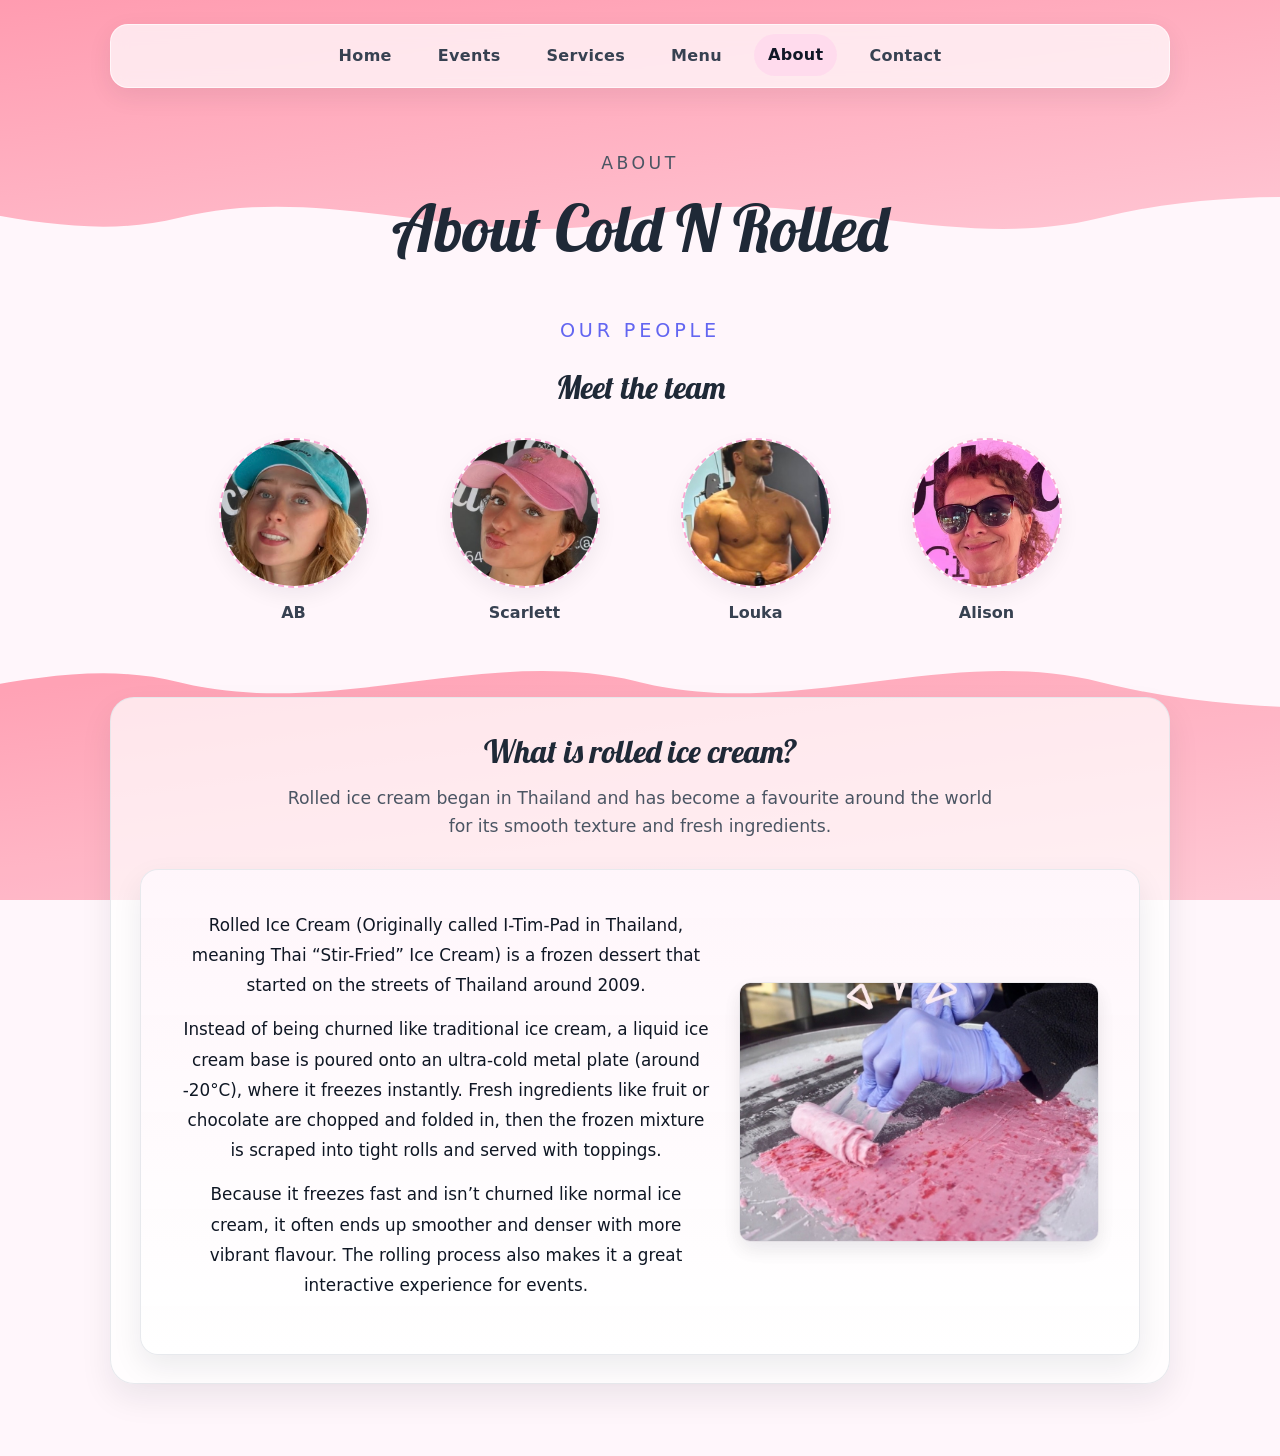
==== about.html @ b585e022 "added images and html pages for the website" ====
<!DOCTYPE html>
<html lang="en">
<head>
    <meta charset="UTF-8">
    <meta name="viewport" content="width=device-width, initial-scale=1.0">
    <title>About | Cold n Rolled</title>
    <link rel="stylesheet" href="index.css">
    <link href="https://fonts.googleapis.com/css2?family=Lobster&display=swap" rel="stylesheet">
</head>
<body>
    <div class="page-shell page-alt">
        <nav class="site-nav">
            <a href="index.html">Home</a>
            <a href="events.html">Events</a>
            <a href="services.html">Services</a>
            <a href="menu.html">Menu</a>
            <a href="about.html" class="active">About</a>
            <a href="contact.html">Contact</a>
        </nav>

        <header class="page-intro">
            <p class="eyebrow">About</p>
            <h1>About Cold N Rolled</h1>
        </header>

        <main>
            <section class="team-section" aria-labelledby="team-heading">
                <div class="section-heading">
                    <p class="eyebrow">Our people</p>
                    <h2 id="team-heading">Meet the team</h2>
                </div>
                <div class="team-grid">
                    <article class="team-member">
                        <img class="team-photo" src="AB.png" alt="AB">
                        <p>AB</p>
                    </article>
                    <article class="team-member">
                        <img class="team-photo" src="Scarlett.png" alt="Scarlett">
                        <p>Scarlett</p>
                    </article>
                    <article class="team-member">
                        <img class="team-photo" src="Louka.png" alt="Louka">
                        <p>Louka</p>
                    </article>
                    <article class="team-member">
                        <img class="team-photo" src="Alison.png" alt="Alison">
                        <p>Alison</p>
                    </article>
                </div>
            </section>

            <section class="page-card what-rolled-section" style="margin-top: 0;">
                <div class="about-topic-heading">
                    <h2>What is rolled ice cream?</h2>
                    <p>Rolled ice cream began in Thailand and has become a favourite around the world for its smooth texture and fresh ingredients.</p>
                </div>
                <div class="what-rolled-box">
                    <div class="what-rolled-content">
                        <p>Rolled Ice Cream (Originally called I-Tim-Pad in Thailand, meaning Thai “Stir-Fried” Ice Cream) is a frozen dessert that started on the streets of Thailand around 2009.</p>
                        <p>Instead of being churned like traditional ice cream, a liquid ice cream base is poured onto an ultra-cold metal plate (around -20°C), where it freezes instantly. Fresh ingredients like fruit or chocolate are chopped and folded in, then the frozen mixture is scraped into tight rolls and served with toppings.</p>
                        <p>Because it freezes fast and isn’t churned like normal ice cream, it often ends up smoother and denser with more vibrant flavour. The rolling process also makes it a great interactive experience for events.</p>
                    </div>
                    <div class="what-thumb">
                        <img class="what-thumb-img" src="roll.png" alt="Rolled ice cream close-up">
                    </div>
                </div>
            </section>
        </main>
    </div>
</body>
</html>
---- index.css ----
/* Basic reset */
* {
    box-sizing: border-box;
    margin: 0;
    padding: 0;
}

/* Heading font to match logo */
h1, h2, h3 {
    font-family: 'Lobster', cursive;
    font-weight: 500;
    -webkit-font-smoothing: antialiased;
    text-rendering: optimizeLegibility;
}

html {
    scroll-behavior: smooth;
}

html, body {
    height: 100%;
}

/* Pale-pink base to avoid white bars; content is stacked above the decorative layers */
body {
    font-family: Inter, system-ui, sans-serif;
    background-color: #fff6fb; /* base pale pink */
    color: #1f2937;
    line-height: 1.6;
    overflow-x: hidden;
    -webkit-font-smoothing: antialiased;
    -moz-osx-font-smoothing: grayscale;
    position: relative;
}

/* Ensure main content sits above the decorative wave layers */
.page-shell {
    position: relative;
    z-index: 1;
    max-width: 1100px;
    margin: 0 auto;
    padding: 0 20px 48px;
}

.site-nav {
    position: sticky;
    top: 0;
    z-index: 10;
    display: flex;
    justify-content: center;
    gap: 18px;
    flex-wrap: wrap;
    margin-bottom: 2px;
    padding: 10px 12px;
    background: rgba(255, 250, 252, 0.78);
    border: 1px solid rgba(255, 255, 255, 0.68);
    border-radius: 18px 18px 18px 18px;
    box-shadow: 0 8px 24px rgba(31, 41, 55, 0.08);
    backdrop-filter: blur(8px) saturate(125%);
    transition: border-radius 220ms ease, box-shadow 220ms ease, background-color 220ms ease;
}

.site-nav.site-nav--scrolled {
    border-radius: 0 0 16px 16px;
    box-shadow: 0 6px 18px rgba(31, 41, 55, 0.1);
}

.site-nav a {
    color: #374151;
    text-decoration: none;
    font-weight: 600;
    letter-spacing: 0.02em;
    padding: 8px 14px;
    border-radius: 999px;
    transition: background-color 180ms ease, color 180ms ease, transform 180ms ease;
}

.site-nav a:hover,
.site-nav a:focus-visible,
.site-nav a.active {
    background: rgba(255, 215, 236, 0.75);
    color: #111827;
    transform: translateY(-1px);
}

.site-nav a:focus-visible {
    outline: 2px solid #f9a8d4;
    outline-offset: 4px;
}

/* Fixed, overlapping SVG waves at the top and bottom.
   Use slightly oversized widths and overlapping heights to eliminate seams and sub-pixel lines.
   Use transform/translateZ hints so browsers keep these on the compositor for smooth scrolling. */
body::before,
body::after {
    content: "";
    position: fixed;
    left: -10%;
    right: -10%;
    z-index: 0; /* behind content but above base color */
    pointer-events: none;
    background-repeat: no-repeat;
    background-position: center top;
    background-size: 120% auto;
    -webkit-transform: translateZ(0);
    transform: translateZ(0);
    will-change: transform, opacity;
    backface-visibility: hidden;
}

/* Top pink wave */
body::before {
    top: 0;
    height: 52vh; /* large enough to overlap center */
    background-image: url("data:image/svg+xml;utf8,<svg xmlns='http://www.w3.org/2000/svg' viewBox='0 0 1440 320'><rect width='1440' height='320' fill='%23fff6fb'/><defs><linearGradient id='g1' x1='0' x2='1' y1='0' y2='1'><stop offset='0%' stop-color='%23ff98ad'/><stop offset='100%' stop-color='%23ffc9d6'/></linearGradient></defs><path fill='url(%23g1)' d='M0,160 C120,120 240,200 360,170 C480,140 600,200 720,170 C840,140 960,200 1080,170 C1200,140 1320,160 1440,160 L1440,0 L0,0 Z'/></svg>");
}

/* Bottom pink wave */
body::after {
    bottom: 0;
    height: 52vh;
    background-position: center bottom;
    background-image: url("data:image/svg+xml;utf8,<svg xmlns='http://www.w3.org/2000/svg' viewBox='0 0 1440 320'><rect width='1440' height='320' fill='%23fff6fb'/><defs><linearGradient id='g2' x1='0' x2='1' y1='0' y2='1'><stop offset='0%' stop-color='%23ff98ad'/><stop offset='100%' stop-color='%23ffc9d6'/></linearGradient></defs><path fill='url(%23g2)' d='M0,160 C120,200 240,120 360,150 C480,180 600,120 720,150 C840,180 960,120 1080,150 C1200,180 1320,170 1440,160 L1440,320 L0,320 Z'/></svg>");
    opacity: 0.95;
}

/* Mobile adjustments: lower heights so waves don't dominate small viewports */
@media (max-width: 640px) {
    body::before, body::after { height: 36vh; background-size: 140% auto; left: -20%; right: -20%; }
}

.page-shell {
    max-width: 1100px;
    margin: 0 auto;
    padding: 0 20px 48px;
}

.page-alt {
    padding-top: 24px;
}

.page-header {
    margin-bottom: 26px;
}

.page-intro {
    text-align: center;
    padding: 60px 20px 20px;
}

.page-intro h1 {
    font-size: clamp(2.5rem, 5vw, 4rem);
    margin-bottom: 12px;
}

.page-intro p {
    max-width: 720px;
    margin: 0 auto;
    color: #4b5563;
    font-size: 1.08rem;
}

.page-card {
    background: rgba(255,255,255,0.72);
    border: 1px solid rgba(229,231,235,0.9);
    border-radius: 24px;
    box-shadow: 0 14px 32px rgba(15, 23, 42, 0.08);
    padding: 28px;
    margin-bottom: 24px;
}

.page-grid {
    display: grid;
    grid-template-columns: repeat(auto-fit, minmax(240px, 1fr));
    gap: 24px;
}

.page-grid .provide-card,
.page-grid .feature-card {
    min-height: 100%;
}

.page-cta {
    display: inline-flex;
    align-items: center;
    gap: 10px;
    margin-top: 18px;
    padding: 0.8rem 1.2rem;
    border-radius: 999px;
    background: linear-gradient(135deg, #ff8ab0, #f472b6);
    color: #fff;
    text-decoration: none;
    font-weight: 700;
}

.page-cta.secondary {
    background: #fff;
    color: #111827;
    border: 1px solid rgba(229,231,235,0.9);
}

.quote-form-wrap {
    padding: 4px 0 32px;
}

.quote-form-wrap .section-heading {
    margin-bottom: 24px;
}

.quote-form-wrap .section-heading h2 {
    text-align: left;
}

.quote-form-grid {
    display: grid;
    grid-template-columns: repeat(2, minmax(0, 1fr));
    gap: 18px 20px;
}

.quote-field {
    display: flex;
    flex-direction: column;
    gap: 7px;
}

.quote-field label {
    color: #374151;
    font-weight: 700;
}

.quote-field input,
.quote-field select {
    width: 100%;
    min-height: 46px;
    padding: 10px 12px;
    border: 1px solid #d1d5db;
    border-radius: 10px;
    background: #ffffff;
    color: #1f2937;
    font: inherit;
}

.quote-field input:focus,
.quote-field select:focus {
    outline: 2px solid #f9a8d4;
    outline-offset: 2px;
    border-color: #f472b6;
}

.quote-submit {
    border: 0;
    cursor: pointer;
    font: inherit;
}

.page-list {
    list-style: none;
    display: grid;
    gap: 12px;
    margin-top: 14px;
}

.page-list li {
    position: relative;
    padding-left: 28px;
    color: #111827;
    font-size: 1.08rem;
}

.page-list li::before {
    content: "✦";
    position: absolute;
    left: 0;
    top: 0;
    color: #f472b6;
}

.hero {
    text-align: center;
    padding: 80px 20px 40px;
}

.eyebrow {
    font-size: 1.20rem;
    letter-spacing: 0.2em;
    text-transform: uppercase;
    color: #6366f1;
    margin-bottom: 16px;
}

.hero h1 {
    font-size: clamp(3rem, 5vw, 4.5rem);
    letter-spacing: -0.04em;
    margin-bottom: 18px;
}

/* Logo circle under the hero heading */
.logo-wrap {
    width: 105px;
    height: 105px;
    margin: 12px auto 18px;
    border-radius: 50%;
    overflow: hidden;
    display: inline-block;
    box-shadow: 0 8px 20px rgba(16,24,40,0.06);
    border: 3px solid rgba(255,255,255,0.6);
}

.brand-logo {
    width: 100%;
    height: 100%;
    object-fit: cover;
    display: block;
    box-shadow: 0 8px 20px rgba(16,24,40,0.06);
}

@media (max-width: 640px) {
    .logo-wrap { width: 72px; height: 72px; margin: 10px auto 14px; }
}

.hero-description {
    max-width: 720px;
    margin: 0 auto;
    color: #4b5563;
    font-size: 1.20rem;
}

.feature-grid {
    display: grid;
    grid-template-columns: repeat(auto-fit, minmax(220px, 1fr));
    gap: 24px;
    margin: 40px 0 60px;
}

.feature-grid > h2 {
    grid-column: 1 / -1;
    text-align: center;
    font-size: 2rem;
    margin: 0 0 24px;
}

.feature-card {
    background: #fffafb; /* subtle off-white with a whisper of pink */
    border: 1px solid rgba(229,231,235,0.9);
    border-radius: 20px;
    padding: 24px;
    display: flex;
    flex-direction: column;
    gap: 20px;
}

/* Subtle float on hover/focus for feature and provide cards */
.feature-card,
.provide-card {
    transition: transform 220ms cubic-bezier(.2,.8,.2,1), box-shadow 220ms cubic-bezier(.2,.8,.2,1);
    will-change: transform, box-shadow;
}

.feature-card:hover,
.feature-card:focus-within,
.provide-card:hover,
.provide-card:focus-within {
    transform: translateY(-6px);
    box-shadow: 0 18px 36px rgba(16,24,40,0.12);
}

/* Provide keyboard accessible focus outline */
.feature-card:focus-within,
.provide-card:focus-within {
    outline: 2px solid rgba(99,102,241,0.12);
    outline-offset: 6px;
}

/* Subtle shadow for boxed elements */
.feature-card,
.provide-card,
.image-frame,
.highlight-image,
.site-footer {
    box-shadow: 0 8px 22px rgba(16,24,40,0.08);
}

.image-frame {
    width: 100%;
    aspect-ratio: 4 / 3;
    max-height: 260px;
    background: #e5e7eb;
    border-radius: 16px;
    overflow: hidden;
    display: grid;
    place-items: center;
}

.image-frame img {
    width: 100%;
    height: 100%;
    object-fit: contain;
    box-shadow: 0 8px 20px rgba(16,24,40,0.06);
}

.image-placeholder {
    display: block;
    color: #6b7280;
    font-weight: 600;
    box-shadow: 0 8px 20px rgba(16,24,40,0.06);
}

.feature-card h2 {
    font-size: 1.25rem;
}

.feature-card p {
    color: #4b5563;
    flex-grow: 1;
}

.highlight-section {
    display: grid;
    grid-template-columns: minmax(280px, 1.2fr) minmax(280px, 0.8fr);
    gap: 40px;
    align-items: start;
    margin-bottom: 60px;
}

.highlight-image {
    width: 100%;
    max-width: 720px; /* cap visual size on large screens */
    margin: 0 auto 24px;
    background: #fffafb; /* subtle off-white with a whisper of pink */
    border: 1px solid rgba(229,231,235,0.9);
    border-radius: 28px;
    padding: 20px; /* consistent padding similar to other cards */
    display: block;
    box-shadow: 0 8px 22px rgba(16,24,40,0.08);
}

.highlight-image .highlight-img {
    width: 100%;
    height: calc(100% - 0px);
    max-height: 340px;
    object-fit: cover; /* fill the box while preserving aspect */
    display: block;
    border-radius: 16px;
    box-shadow: 0 8px 20px rgba(16,24,40,0.06);
}

.highlight-copy h2 {
    font-size: 2rem;
    margin-bottom: 20px;
}

.highlight-copy p {
    color: #4b5563;
    font-size: 1.125rem;
}

/* Replace default bullets with small red pinpoint markers */
.highlight-list {
    list-style: none;
    padding-left: 0;
    margin: 0;
}

.highlight-list li {
    font-size: 1.25rem;
    position: relative;
    padding-left: 34px;
    margin-bottom: 10px;
    color: #000000;
}

.highlight-list li::before {
    content: "📍"; /* red location pin emoji */
    position: absolute;
    left: 0;
    top: 0;
    font-size: 1.1rem;
    line-height: 1.6;
    transform: translateY(2px);
}

.provide-section {
    margin-bottom: 60px;
    padding: 0 4px;
}

.section-heading {
    text-align: center;
    margin-bottom: 32px;
}

/* Short centered separators between sections (subtle accent) */
.section-sep {
    width: 96px;
    height: 5px;
    margin: 28px auto;
    border-radius: 999px;
    background: linear-gradient(90deg, rgba(255,122,147,0.36), rgba(255,184,203,0.32));
    box-shadow: 0 6px 14px rgba(16,24,40,0.06);
}

@media (max-width: 640px) {
    .section-sep { width: 64px; height: 4px; margin: 20px auto; }
}

/* Slightly larger vertical spacing for the provide -> what-rolled separator */
.section-sep--between {
    margin-top: 44px;
    margin-bottom: 44px;
}

@media (max-width: 640px) {
    .section-sep--between { margin-top: 28px; margin-bottom: 28px; }
}

/* Ensure the 'What is rolled ice cream' heading matches the main section heading */
.section-heading h2,
.what-rolled-heading {
    font-size: 2rem;
    text-align: center;
    margin: 0 0 12px;
}

.team-section {
    padding: 4px 0 72px;
}

.team-section .section-heading {
    margin-bottom: 24px;
}

.team-grid {
    display: grid;
    grid-template-columns: repeat(4, minmax(0, 1fr));
    gap: 24px;
    max-width: 900px;
    margin: 0 auto;
}

.team-member {
    text-align: center;
}

.team-photo {
    width: min(100%, 150px);
    aspect-ratio: 1;
    margin: 0 auto 12px;
    border: 2px dashed #f9a8d4;
    border-radius: 50%;
    background: rgba(255, 255, 255, 0.72);
    box-shadow: 0 8px 20px rgba(16, 24, 40, 0.06);
    display: block;
    object-fit: cover;
}

.team-member p {
    color: #374151;
    font-weight: 700;
}

.what-rolled-section {
    text-align: center;
    margin-top: 90px;
}

.what-rolled-section .what-rolled-box {
    margin-bottom: 0;
}

.about-topic-heading {
    margin-bottom: 28px;
}

.about-topic-heading h2 {
    font-size: 2rem;
    margin-bottom: 8px;
}

.about-topic-heading p {
    max-width: 720px;
    margin: 0 auto;
    color: #4b5563;
    font-size: 1.08rem;
}

.what-rolled-box {
    max-width: 1000px;
    margin: 0 auto 36px;
    background: linear-gradient(180deg, rgba(255,246,251,0.98), #ffffff);
    border: 1px solid rgba(229,231,235,0.9);
    border-radius: 18px;
    padding: 40px;
    color: #000000;
    box-shadow: 0 12px 30px rgba(16,24,40,0.08);
    display: grid;
    grid-template-columns: 1fr 360px;
    gap: 28px;
    align-items: center; /* center the right column vertically */
}

.what-rolled-content p {
    font-size: 1.05rem;
    line-height: 1.8;
    margin-bottom: 14px;
    color: #0f1724;
}

.what-thumb {
    width: 100%;
    height: 260px;
    border-radius: 12px;
    background: linear-gradient(135deg, rgba(255,243,247,1), rgba(255,249,251,1));
    box-shadow: inset 0 1px 0 rgba(255,255,255,0.6), 0 8px 20px rgba(16,24,40,0.04);
    border: 1px solid rgba(229,231,235,0.6);
    display: flex;
    align-items: center;
    justify-content: center;
}

.what-thumb-img {
    width: 100%;
    height: 100%;
    object-fit: cover;
    border-radius: 10px;
    display: block;
    box-shadow: 0 8px 20px rgba(16,24,40,0.06);
}

@media (max-width: 860px) {
    .what-rolled-box {
        grid-template-columns: 1fr;
    }
    .what-thumb {
        height: 200px;
    }
}

.provide-grid {
    display: grid;
    grid-template-columns: repeat(auto-fit, minmax(220px, 1fr));
    gap: 24px;
}

.provide-card {
    background: #fffafb; /* subtle off-white with a whisper of pink */
    border: 1px solid rgba(229,231,235,0.9);
    border-radius: 20px;
    padding: 28px;
    min-height: 220px;
}

.provide-card h3 {
    font-size: 1.25rem;
    margin-bottom: 14px;
}

/* small spacing for inline emoji icons */
.provide-card h3 .emoji {
    margin-left: 8px;
    font-size: 1.05em;
    vertical-align: middle;
}

.provide-card p {
    color: #4b5563;
    line-height: 1.7;
}

.site-footer {
    background: #111827;
    color: #f9fafb;
    border-radius: 24px;
    padding: 32px 28px;
}

.footer-content {
    max-width: 760px;
}

.footer-grid {
    display: grid;
    grid-template-columns: repeat(2, minmax(0, 1fr));
    gap: 24px;
    align-items: start;
}

.footer-block {
    display: flex;
    flex-direction: column;
    gap: 14px;
}

.footer-block--social {
    justify-content: flex-start;
    margin-left: 12px;
}

.footer-text,
.footer-follow,
.footer-handle,
.footer-line {
    color: rgba(249,250,251,0.86);
    margin: 0;
    line-height: 1.75;
}

.footer-follow {
    font-size: 0.98rem;
    font-weight: 700;
    text-transform: uppercase;
    letter-spacing: 0.08em;
}

.footer-handle {
    font-size: 1.25rem;
    font-weight: 600;
    color: #f8fafc;
    margin-bottom: 8px;
}

.footer-line {
    display: flex;
    justify-content: space-between;
    align-items: center;
    gap: 16px;
    padding: 12px 16px;
    background: rgba(255,255,255,0.05);
    border-radius: 14px;
}

.footer-line strong,
.footer-line span {
    color: rgba(249,250,251,0.95);
}

.site-footer h2 {
    font-size: 1.85rem;
    margin-bottom: 10px;
}

.social-links {
    display: flex;
    gap: 12px;
    margin-top: 4px;
}
.social-links-inline { display: inline-flex; gap: 8px; margin-left: 12px; vertical-align: middle; }
.social-link {
    width: 42px;
    height: 42px;
    display: inline-grid;
    place-items: center;
    border-radius: 12px;
    background: #ffffff;
    color: #ff6f8f; /* accent color for icons */
    border: 1px solid rgba(229,231,235,0.9);
    box-shadow: 0 6px 16px rgba(16,24,40,0.06);
    transition: transform 180ms ease, box-shadow 180ms ease, background-color 180ms ease;
}
.social-link:hover,
.social-link:focus {
    transform: translateY(-4px);
    box-shadow: 0 10px 24px rgba(16,24,40,0.12);
    background: linear-gradient(180deg, #fff0f4, #fff6fb);
}
.social-link svg { display: block; }

/* Darken the small inner/core outlines inside the icons */
.social-link .icon-core {
    stroke: rgba(0,0,0,0.36) !important;
}


.site-footer h2 {
    font-size: 2rem;
    margin-bottom: 18px;
}

.site-footer a {
    color: #a5b4fc;
    text-decoration: none;
}

.site-footer a:hover {
    text-decoration: underline;
}

.site-footer p {
    margin-bottom: 14px;
    color: #ffffff;
}

.contact-number {
    display: inline-block;
    font-weight: 700;
    font-size: 1.2rem;
}

.back-to-top {
    position: fixed;
    right: 20px;
    bottom: 22px;
    display: inline-flex;
    align-items: center;
    gap: 8px;
    padding: 0.95rem 1rem;
    border: none;
    border-radius: 999px;
    background: #ffffff;
    color: #111827;
    font-weight: 700;
    box-shadow: 0 18px 40px rgba(15, 23, 42, 0.18);
    transform: translateY(18px);
    opacity: 0;
    pointer-events: none;
    transition: opacity 220ms ease, transform 220ms ease, box-shadow 220ms ease;
    z-index: 50;
}

.back-to-top--visible {
    opacity: 1;
    transform: translateY(0);
    pointer-events: auto;
}

.back-to-top:hover,
.back-to-top:focus-visible {
    box-shadow: 0 22px 46px rgba(15, 23, 42, 0.22);
    background: #f8f5ff;
}

.back-to-top__icon {
    display: inline-flex;
    width: 1.3rem;
    height: 1.3rem;
    align-items: center;
    justify-content: center;
    border-radius: 50%;
    background: #ff8fa8;
    color: #ffffff;
    font-size: 0.95rem;
    line-height: 1;
}

@media (max-width: 860px) {
    .highlight-section {
        grid-template-columns: 1fr;
    }
}

@media (max-width: 640px) {
    .page-shell {
        padding: 24px 16px 32px;
    }

    .team-grid {
        grid-template-columns: repeat(2, minmax(0, 1fr));
    }

    .quote-form-grid {
        grid-template-columns: 1fr;
    }

    .feature-card {
        min-height: auto;
    }

    .highlight-copy h2 {
        font-size: 1.65rem;
    }
}
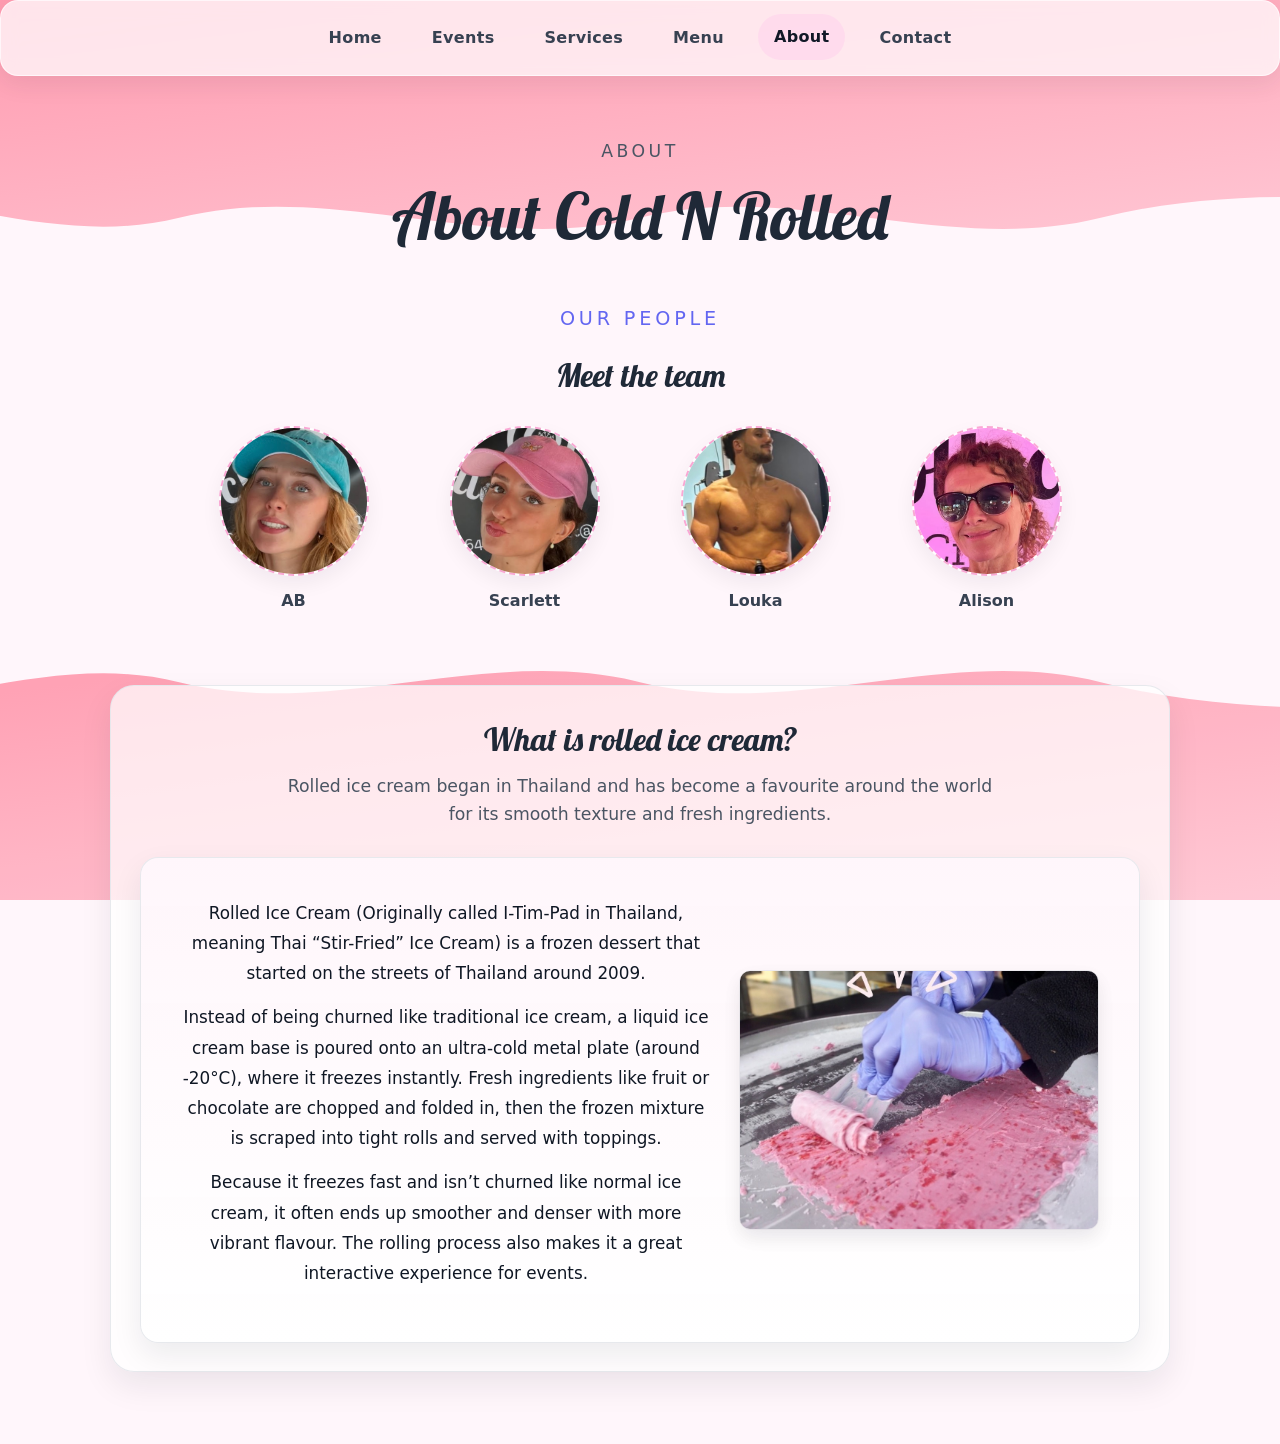
==== commit 22911684: "alot of changes made to the website, including updates to the about, contact, events, index, menu, a" ====
--- a/about.html
+++ b/about.html
@@ -10,12 +10,17 @@
 <body>
     <div class="page-shell page-alt">
         <nav class="site-nav">
-            <a href="index.html">Home</a>
-            <a href="events.html">Events</a>
-            <a href="services.html">Services</a>
-            <a href="menu.html">Menu</a>
-            <a href="about.html" class="active">About</a>
-            <a href="contact.html">Contact</a>
+            <button class="nav-toggle" type="button" aria-label="Open navigation menu" aria-expanded="false" aria-controls="site-nav-links">
+                <span class="nav-toggle-icon" aria-hidden="true"><span></span><span></span><span></span></span>
+            </button>
+            <div class="site-nav-links" id="site-nav-links">
+                <a href="index.html">Home</a>
+                <a href="events.html">Events</a>
+                <a href="services.html">Services</a>
+                <a href="menu.html">Menu</a>
+                <a href="about.html" class="active">About</a>
+                <a href="contact.html">Contact</a>
+            </div>
         </nav>
 
         <header class="page-intro">
@@ -67,5 +72,14 @@
             </section>
         </main>
     </div>
+    <script>
+        const nav = document.querySelector('.site-nav');
+        const navToggle = document.querySelector('.nav-toggle');
+        navToggle.addEventListener('click', () => {
+            const isOpen = nav.classList.toggle('site-nav--open');
+            navToggle.setAttribute('aria-expanded', String(isOpen));
+            navToggle.setAttribute('aria-label', isOpen ? 'Close navigation menu' : 'Open navigation menu');
+        });
+    </script>
 </body>
 </html>
--- a/index.css
+++ b/index.css
@@ -45,13 +45,16 @@
 .site-nav {
     position: sticky;
     top: 0;
+    width: 100vw;
+    margin-left: calc(50% - 50vw);
+    margin-right: calc(50% - 50vw);
     z-index: 10;
     display: flex;
     justify-content: center;
     gap: 18px;
     flex-wrap: wrap;
     margin-bottom: 2px;
-    padding: 10px 12px;
+    padding: 14px 12px;
     background: rgba(255, 250, 252, 0.78);
     border: 1px solid rgba(255, 255, 255, 0.68);
     border-radius: 18px 18px 18px 18px;
@@ -65,12 +68,29 @@
     box-shadow: 0 6px 18px rgba(31, 41, 55, 0.1);
 }
 
+.site-nav-links {
+    display: flex;
+    justify-content: center;
+    gap: 18px;
+    flex-wrap: wrap;
+}
+
+.nav-toggle {
+    display: none;
+    border: 0;
+    background: transparent;
+    color: #374151;
+    font: inherit;
+    font-weight: 700;
+    cursor: pointer;
+}
+
 .site-nav a {
     color: #374151;
     text-decoration: none;
     font-weight: 600;
     letter-spacing: 0.02em;
-    padding: 8px 14px;
+    padding: 10px 16px;
     border-radius: 999px;
     transition: background-color 180ms ease, color 180ms ease, transform 180ms ease;
 }
@@ -136,7 +156,107 @@
 }
 
 .page-alt {
-    padding-top: 24px;
+    padding-top: 0;
+}
+
+.home-side-photos {
+    position: absolute;
+    top: 184px;
+    left: -86px;
+    right: -86px;
+    display: flex;
+    justify-content: space-between;
+    pointer-events: none;
+    z-index: 0;
+}
+
+.home-side-photo {
+    position: relative;
+    width: 170px;
+    height: 220px;
+    padding: 8px;
+    background: linear-gradient(145deg, #fffdfd, #f7e8d0);
+    border: 1px solid rgba(184, 138, 52, 0.65);
+    border-radius: 20px;
+    box-shadow: 0 18px 32px rgba(31, 41, 55, 0.18), 0 0 0 6px rgba(255, 255, 255, 0.28);
+}
+
+.home-side-photo::before {
+    position: absolute;
+    inset: 4px;
+    border: 1px solid rgba(255, 255, 255, 0.88);
+    border-radius: 15px;
+    content: "";
+    pointer-events: none;
+    z-index: 1;
+}
+
+.home-side-photo-group {
+    display: flex;
+    flex-direction: column;
+}
+
+.home-side-photo-group--left {
+    transform: translate(16px, 18px);
+}
+
+.home-side-photo-group--right {
+    transform: translate(-16px, 34px);
+}
+
+.home-side-photo-group--left .home-side-photo:first-child {
+    transform: rotate(-10deg) translate(-4px, 0);
+}
+
+.home-side-photo-group--right .home-side-photo:first-child {
+    transform: rotate(6deg) translate(2px, 0);
+}
+
+.home-side-photo--overlap {
+    position: relative;
+    z-index: 1;
+    margin-top: -72px;
+}
+
+.home-side-photo-group--left .home-side-photo--overlap {
+    margin-left: 22px;
+    transform: rotate(3deg) translate(14px, -4px);
+}
+
+.home-side-photo-group--right .home-side-photo--overlap {
+    margin-left: -22px;
+    transform: rotate(-8deg) translate(-12px, 4px);
+}
+
+.home-side-photo img {
+    width: 100%;
+    height: 100%;
+    display: block;
+    object-fit: cover;
+    border-radius: 13px;
+    filter: saturate(1.1) contrast(1.04);
+    transition: transform 0.35s ease, filter 0.35s ease;
+}
+
+.home-side-photo-group--left .home-side-photo--overlap img {
+    object-position: 48% center;
+}
+
+.home-side-photo-group--right .home-side-photo--overlap img {
+    object-position: 52% center;
+}
+
+@media (max-width: 1280px) {
+    .home-side-photos {
+        left: -28px;
+        right: -28px;
+    }
+}
+
+@media (max-width: 860px) {
+    .home-side-photos {
+        display: none;
+    }
 }
 
 .page-header {
@@ -296,8 +416,8 @@
 
 /* Logo circle under the hero heading */
 .logo-wrap {
-    width: 105px;
-    height: 105px;
+    width: 130px;
+    height: 130px;
     margin: 12px auto 18px;
     border-radius: 50%;
     overflow: hidden;
@@ -312,10 +432,21 @@
     object-fit: cover;
     display: block;
     box-shadow: 0 8px 20px rgba(16,24,40,0.06);
+    animation: logo-spin 20s linear infinite;
 }
 
 @media (max-width: 640px) {
-    .logo-wrap { width: 72px; height: 72px; margin: 10px auto 14px; }
+    .logo-wrap { width: 92px; height: 92px; margin: 10px auto 14px; }
+}
+
+@keyframes logo-spin {
+    from { transform: rotate(0deg); }
+    to { transform: rotate(360deg); }
+}
+
+@media (prefers-reduced-motion: reduce) {
+    .brand-logo,
+    .flavour-strip-track { animation: none; }
 }
 
 .hero-description {
@@ -325,6 +456,143 @@
     font-size: 1.20rem;
 }
 
+.hero-value {
+    max-width: 560px;
+    margin: 8px auto 0;
+    color: #4b5563;
+    font-size: 1.05rem;
+}
+
+.hero-actions {
+    display: flex;
+    justify-content: center;
+    gap: 12px;
+    flex-wrap: wrap;
+}
+
+.flavour-strip {
+    margin: 8px -20px 56px;
+    overflow: hidden;
+}
+
+.flavour-strip-heading {
+    text-align: center;
+    margin: 0 20px 22px;
+}
+
+.flavour-strip-heading .eyebrow {
+    margin-bottom: 8px;
+}
+
+.flavour-strip-heading h2 {
+    font-size: clamp(1.8rem, 4vw, 2.8rem);
+}
+
+.flavour-strip-window {
+    position: relative;
+    width: 100%;
+    overflow: hidden;
+    padding: 14px 0 24px;
+    background: rgba(255, 255, 255, 0.24);
+    border-top: 1px solid rgba(255, 255, 255, 0.55);
+    border-bottom: 1px solid rgba(255, 255, 255, 0.55);
+}
+
+.flavour-strip-window::before,
+.flavour-strip-window::after {
+    content: "";
+    position: absolute;
+    top: 0;
+    bottom: 0;
+    width: 72px;
+    z-index: 1;
+    pointer-events: none;
+}
+
+.flavour-strip-window::before {
+    left: 0;
+    background: linear-gradient(90deg, #fff6fb, rgba(255, 246, 251, 0));
+}
+
+.flavour-strip-window::after {
+    right: 0;
+    background: linear-gradient(270deg, #fff6fb, rgba(255, 246, 251, 0));
+}
+
+.flavour-strip-track {
+    display: flex;
+    width: max-content;
+    animation: flavour-strip-scroll 42s linear infinite;
+    will-change: transform;
+}
+
+.flavour-strip-set {
+    display: flex;
+    flex-shrink: 0;
+    gap: 20px;
+    padding: 0 20px;
+}
+
+.flavour-strip-set img {
+    width: 180px;
+    height: 135px;
+    flex-shrink: 0;
+    display: block;
+    object-fit: cover;
+    padding: 5px;
+    background: #ffffff;
+    border: 1px solid rgba(255, 255, 255, 0.95);
+    border-radius: 14px;
+    box-shadow: 0 10px 22px rgba(15, 23, 42, 0.12);
+}
+
+@keyframes flavour-strip-scroll {
+    from { transform: translateX(0); }
+    to { transform: translateX(-50%); }
+}
+
+.process-section {
+    margin: 16px 0 64px;
+}
+
+.process-section .section-heading {
+    margin-bottom: 24px;
+}
+
+.process-grid {
+    display: grid;
+    grid-template-columns: repeat(3, minmax(0, 1fr));
+    gap: 20px;
+}
+
+.process-card {
+    position: relative;
+    min-height: 190px;
+    padding: 24px;
+    background: rgba(255, 255, 255, 0.78);
+    border: 1px solid rgba(229, 231, 235, 0.9);
+    border-radius: 18px;
+    box-shadow: 0 10px 24px rgba(16, 24, 40, 0.07);
+}
+
+.process-number {
+    display: block;
+    margin-bottom: 14px;
+    color: #e11d48;
+    font-size: 0.82rem;
+    font-weight: 800;
+    letter-spacing: 0.12em;
+}
+
+.process-card h3 {
+    margin-bottom: 8px;
+    font-size: 1.3rem;
+}
+
+.process-card p {
+    color: #4b5563;
+}
+
 .feature-grid {
     display: grid;
     grid-template-columns: repeat(auto-fit, minmax(220px, 1fr));
@@ -347,6 +615,221 @@
     display: flex;
     flex-direction: column;
     gap: 20px;
+}
+
+.menu-header {
+    margin-bottom: 16px;
+}
+
+.menu-pill-row {
+    display: flex;
+    justify-content: center;
+    flex-wrap: wrap;
+    gap: 10px;
+    margin-top: 18px;
+}
+
+.menu-pill-row span {
+    padding: 0.54rem 0.85rem;
+    border-radius: 999px;
+    border: 1px solid rgba(251, 207, 232, 0.95);
+    background: rgba(255,255,255,0.7);
+    color: #6b7280;
+    font-size: 0.72rem;
+    font-weight: 800;
+    letter-spacing: 0.12em;
+    text-transform: uppercase;
+}
+
+.menu-grid {
+    gap: 16px;
+}
+
+.featured-menu-panel {
+    display: grid;
+    grid-template-columns: minmax(0, 1fr) minmax(260px, 360px);
+    align-items: center;
+    gap: 28px;
+    padding: 24px 24px 20px;
+    margin: 0 0 22px;
+    border-radius: 24px;
+    background: linear-gradient(135deg, #102d27 0%, #163f36 35%, #0e261f 100%);
+    border: 1px solid rgba(205, 170, 97, 0.9);
+    box-shadow: 0 20px 40px rgba(12, 24, 20, 0.24);
+    position: relative;
+    overflow: hidden;
+}
+
+.featured-menu-panel::before,
+.featured-menu-panel::after {
+    content: "";
+    position: absolute;
+    inset: 18px; 
+    border: 1px solid rgba(205, 170, 97, 0.35);
+    border-radius: 18px;
+    pointer-events: none;
+}
+
+.featured-menu-copy {
+    position: relative;
+    z-index: 1;
+    color: #f8f3e9;
+}
+
+.featured-menu-kicker {
+    margin-bottom: 10px;
+    color: #d6b56a;
+    font-size: 0.72rem;
+    letter-spacing: 0.18em;
+    text-transform: uppercase;
+    font-weight: 800;
+}
+
+.featured-menu-copy h2 {
+    margin: 0 0 12px;
+    font-size: clamp(2.2rem, 4vw, 3.5rem);
+    color: #fdf7ee;
+}
+
+.featured-menu-copy p {
+    margin: 0;
+    font-size: 1.02rem;
+    color: rgba(246, 236, 221, 0.9);
+    max-width: 420px;
+}
+
+.featured-menu-visual {
+    position: relative;
+    display: flex;
+    align-items: center;
+    justify-content: center;
+    min-height: 300px;
+    z-index: 1;
+}
+
+.gold-line {
+    position: absolute;
+    border: 2px solid rgba(214, 181, 106, 0.9);
+    box-shadow: 0 0 18px rgba(214,181,106,0.28);
+    background: rgba(214, 181, 106, 0.04);
+    transform-origin: center;
+    animation: line-wobble 5.5s ease-in-out infinite alternate;
+}
+
+.gold-line-one {
+    width: 220px;
+    height: 220px;
+    border-radius: 28px 28px 56px 28px;
+    transform: rotate(-18deg) translate(-16px, 20px);
+}
+
+.gold-line-two {
+    width: 250px;
+    height: 250px;
+    border-radius: 38px 24px 42px 32px;
+    transform: rotate(18deg) translate(20px, -18px);
+    animation-delay: 0.8s;
+}
+
+.featured-image-wrap {
+    position: relative;
+    width: 240px;
+    height: 240px;
+    display: grid;
+    place-items: center;
+    background: linear-gradient(180deg, rgba(255,255,255,0.08), rgba(214,181,106,0.08));
+    border: 1px solid rgba(214,181,106,0.7);
+    border-radius: 30px;
+    box-shadow: 0 18px 32px rgba(0,0,0,0.2);
+    animation: image-wobble 4.5s ease-in-out infinite;
+    z-index: 1;
+}
+
+.featured-image-wrap img {
+    display: block;
+    width: 100%;
+    height: 100%;
+    object-fit: cover;
+    padding: 10px;
+    background: rgba(255,255,255,0.04);
+    border-radius: 24px;
+}
+
+@keyframes image-wobble {
+    0%, 100% { transform: rotate(-2deg) translateY(0px); }
+    25% { transform: rotate(2.6deg) translateY(-3px); }
+    50% { transform: rotate(-1.8deg) translateY(2px); }
+    75% { transform: rotate(2.2deg) translateY(-2px); }
+}
+
+@keyframes line-wobble {
+    0% { transform: rotate(-18deg) translate(-16px, 20px); }
+    100% { transform: rotate(-12deg) translate(-10px, 16px); }
+}
+
+.menu-card {
+    padding: 0;
+    background: linear-gradient(180deg, #fffdfd 0%, #fff7fa 100%);
+    border: 1px solid rgba(212, 175, 118, 0.68);
+    border-radius: 16px;
+    box-shadow: 0 10px 18px rgba(15, 23, 42, 0.07), 0 2px 0 rgba(212, 175, 118, 0.12), inset 0 0 0 1px rgba(255,255,255,0.8);
+    overflow: hidden;
+    transition: transform 220ms ease, box-shadow 220ms ease, border-color 220ms ease;
+}
+
+.menu-card:hover,
+.menu-card:focus-within {
+    transform: translateY(-4px);
+    box-shadow: 0 18px 34px rgba(15, 23, 42, 0.13), 0 3px 0 rgba(212, 175, 118, 0.18), inset 0 0 0 1px rgba(255,255,255,0.9);
+    border-color: rgba(212, 175, 118, 0.82);
+}
+
+.menu-card .image-frame {
+    width: 100%;
+    aspect-ratio: 1 / 1.02;
+    max-height: none;
+    border-radius: 0;
+    background: linear-gradient(180deg, #fff7fb 0%, #fdf1f6 100%);
+    border-bottom: 1px solid rgba(212, 175, 118, 0.6);
+    box-shadow: inset 0 0 0 1px rgba(255,255,255,0.7);
+}
+
+.menu-card .image-frame img {
+    object-fit: cover;
+    transform: scale(1.02);
+}
+
+.menu-card-copy {
+    padding: 14px 14px 16px;
+}
+
+.menu-card-topline {
+    display: flex;
+    align-items: center;
+    justify-content: space-between;
+    gap: 12px;
+    margin-bottom: 8px;
+}
+
+.menu-card-type {
+    color: #ec4899;
+    font-size: 0.68rem;
+    font-weight: 800;
+    letter-spacing: 0.12em;
+    text-transform: uppercase;
+}
+
+.menu-card h2 {
+    margin: 0 0 8px;
+    font-size: 1.42rem;
+    line-height: 1.25;
+}
+
+.menu-card p {
+    margin: 0;
+    padding: 0;
+    color: #4b5563;
+    font-size: 0.92rem;
 }
 
 /* Subtle float on hover/focus for feature and provide cards */
@@ -423,25 +906,38 @@
 }
 
 .highlight-image {
+    position: relative;
+    overflow: hidden;
     width: 100%;
     max-width: 720px; /* cap visual size on large screens */
     margin: 0 auto 24px;
-    background: #fffafb; /* subtle off-white with a whisper of pink */
-    border: 1px solid rgba(229,231,235,0.9);
-    border-radius: 28px;
-    padding: 20px; /* consistent padding similar to other cards */
+    background: linear-gradient(145deg, #fffefa 0%, #f7eadb 100%);
+    border: 1px solid rgba(184, 138, 52, 0.55);
+    border-radius: 24px;
+    padding: 11px;
     display: block;
-    box-shadow: 0 8px 22px rgba(16,24,40,0.08);
+    box-shadow: 0 18px 34px rgba(110, 78, 47, 0.16), 10px 10px 0 rgba(230, 201, 128, 0.22);
+}
+
+.highlight-image::before {
+    position: absolute;
+    inset: 5px;
+    z-index: 1;
+    border: 1px solid rgba(255, 255, 255, 0.95);
+    border-radius: 20px;
+    content: "";
+    pointer-events: none;
 }
 
 .highlight-image .highlight-img {
     width: 100%;
-    height: calc(100% - 0px);
-    max-height: 340px;
+    height: clamp(240px, 32vw, 360px);
+    max-height: none;
     object-fit: cover; /* fill the box while preserving aspect */
     display: block;
-    border-radius: 16px;
-    box-shadow: 0 8px 20px rgba(16,24,40,0.06);
+    border-radius: 17px;
+    filter: saturate(1.08) contrast(1.04);
+    object-position: center;
 }
 
 .highlight-copy h2 {
@@ -477,6 +973,188 @@
     font-size: 1.1rem;
     line-height: 1.6;
     transform: translateY(2px);
+}
+
+.event-gallery-section {
+    margin-bottom: 24px;
+    padding: 30px 24px 26px;
+}
+
+.event-gallery-heading {
+    margin-bottom: 22px;
+}
+
+.event-gallery-grid {
+    display: grid;
+    grid-template-columns: repeat(12, minmax(0, 1fr));
+    gap: 16px;
+}
+
+.event-gallery-card {
+    position: relative;
+    grid-column: span 4;
+    min-height: 220px;
+    overflow: hidden;
+    border-radius: 20px;
+    border: 1px solid rgba(212, 175, 118, 0.7);
+    background: #f9fafb;
+    box-shadow: 0 14px 26px rgba(15, 23, 42, 0.08), inset 0 0 0 1px rgba(255,255,255,0.7);
+    transition: transform 220ms ease, box-shadow 220ms ease;
+}
+
+.event-gallery-card:hover,
+.event-gallery-card:focus-within {
+    transform: translateY(-4px);
+    box-shadow: 0 18px 32px rgba(15, 23, 42, 0.12);
+}
+
+.event-gallery-card--wide {
+    grid-column: span 5;
+    min-height: 260px;
+}
+
+.event-gallery-card--tall {
+    grid-column: span 3;
+    min-height: 300px;
+}
+
+.event-gallery-card img {
+    width: 100%;
+    height: 100%;
+    display: block;
+    object-fit: cover;
+    filter: saturate(1.08) contrast(1.02);
+}
+
+.event-gallery-card figcaption {
+    position: absolute;
+    left: 14px;
+    right: 14px;
+    bottom: 12px;
+    padding: 10px 12px;
+    border-radius: 12px;
+    background: rgba(15, 23, 42, 0.62);
+    backdrop-filter: blur(4px);
+    color: #fff;
+    font-size: 0.8rem;
+    font-weight: 700;
+    letter-spacing: 0.1em;
+    text-transform: uppercase;
+}
+
+.testimonials-section {
+    margin-bottom: 24px;
+    padding: 30px 24px 26px;
+}
+
+.testimonials-heading {
+    margin-bottom: 26px;
+}
+
+.testimonials-carousel {
+    display: grid;
+    grid-template-columns: auto minmax(0, 1fr) auto;
+    align-items: center;
+    gap: 14px;
+}
+
+.testimonial-arrow {
+    width: 42px;
+    height: 42px;
+    border: 1px solid rgba(212, 175, 118, 0.8);
+    border-radius: 50%;
+    background: linear-gradient(180deg, #fffdfd 0%, #fdf4e6 100%);
+    color: #204a3b;
+    font-size: 2rem;
+    line-height: 1;
+    cursor: pointer;
+    box-shadow: 0 8px 18px rgba(32, 74, 59, 0.12);
+    transition: transform 0.2s ease, box-shadow 0.2s ease, border-color 0.2s ease;
+}
+
+.testimonial-arrow:hover,
+.testimonial-arrow:focus-visible {
+    transform: translateY(-1px);
+    box-shadow: 0 10px 22px rgba(32, 74, 59, 0.18);
+    border-color: rgba(184, 138, 52, 0.9);
+    outline: none;
+}
+
+.testimonials-scroll {
+    overflow-x: hidden;
+    overflow-y: hidden;
+    padding-bottom: 6px;
+    -webkit-overflow-scrolling: touch;
+}
+
+.testimonials-scroll::-webkit-scrollbar {
+    display: none;
+}
+
+.testimonials-track {
+    display: flex;
+    gap: 18px;
+    width: max-content;
+    min-width: 100%;
+    padding-bottom: 2px;
+}
+
+.testimonial-card {
+    display: flex;
+    flex-direction: column;
+    gap: 18px;
+    width: min(300px, 78vw);
+    min-height: 230px;
+    padding: 22px 20px 18px;
+    background: linear-gradient(180deg, #fffdfd 0%, #fff7fa 100%);
+    border: 1px solid rgba(212, 175, 118, 0.68);
+    border-radius: 18px;
+    box-shadow: 0 12px 24px rgba(15, 23, 42, 0.06), inset 0 0 0 1px rgba(255,255,255,0.7);
+    flex-shrink: 0;
+}
+
+.testimonial-stars {
+    color: #d6b56a;
+    font-size: 1.1rem;
+    letter-spacing: 0.18em;
+}
+
+.testimonial-card p {
+    margin: 0;
+    color: #374151;
+    font-size: 1rem;
+    line-height: 1.7;
+}
+
+.testimonial-author {
+    display: flex;
+    flex-direction: column;
+    gap: 2px;
+    padding-top: 8px;
+    border-top: 1px solid rgba(212, 175, 118, 0.35);
+}
+
+.testimonial-author strong {
+    color: #111827;
+    font-size: 0.98rem;
+}
+
+.testimonial-author span {
+    color: #6b7280;
+    font-size: 0.8rem;
+    letter-spacing: 0.04em;
+}
+
+@media (max-width: 640px) {
+    .testimonials-carousel {
+        gap: 10px;
+    }
+
+    .testimonial-arrow {
+        width: 36px;
+        height: 36px;
+        font-size: 1.6rem;
+    }
 }
 
 .provide-section {
@@ -642,16 +1320,45 @@
 }
 
 .provide-card {
-    background: #fffafb; /* subtle off-white with a whisper of pink */
-    border: 1px solid rgba(229,231,235,0.9);
-    border-radius: 20px;
-    padding: 28px;
-    min-height: 220px;
+    position: relative;
+    overflow: hidden;
+    background: linear-gradient(145deg, #fffdfd 0%, #fff4f7 100%);
+    border: 1px solid rgba(212, 175, 118, 0.5);
+    border-radius: 18px;
+    padding: 24px;
+    min-height: 190px;
+}
+
+.provide-card::after {
+    position: absolute;
+    right: -34px;
+    bottom: -46px;
+    width: 130px;
+    height: 130px;
+    border: 1px solid rgba(212, 175, 118, 0.35);
+    border-radius: 50%;
+    content: "";
+}
+
+.provide-card-number {
+    display: block;
+    margin-bottom: 22px;
+    color: #b88a34;
+    font-size: 0.72rem;
+    font-weight: 800;
+    letter-spacing: 0.18em;
 }
 
 .provide-card h3 {
-    font-size: 1.25rem;
-    margin-bottom: 14px;
+    position: relative;
+    z-index: 1;
+    margin-bottom: 10px;
+    color: #204a3b;
+    font-size: 1.35rem;
+}
+
+.events-expect-section .provide-card h3 {
+    color: #1f2937;
 }
 
 /* small spacing for inline emoji icons */
@@ -662,8 +1369,12 @@
 }
 
 .provide-card p {
+    position: relative;
+    z-index: 1;
+    margin: 0;
     color: #4b5563;
-    line-height: 1.7;
+    font-size: 0.94rem;
+    line-height: 1.55;
 }
 
 .site-footer {
@@ -842,14 +1553,85 @@
 }
 
 @media (max-width: 860px) {
-    .highlight-section {
+    .highlight-section,
+    .process-grid {
         grid-template-columns: 1fr;
     }
 }
 
 @media (max-width: 640px) {
     .page-shell {
-        padding: 24px 16px 32px;
+        padding: 0 16px 32px;
+    }
+
+    .site-nav {
+        align-items: stretch;
+        gap: 0;
+        padding: 8px 12px;
+    }
+
+    .nav-toggle {
+        display: block;
+        align-self: flex-start;
+        padding: 10px 16px;
+        border-radius: 999px;
+        text-align: left;
+    }
+
+    .nav-toggle:hover,
+    .nav-toggle:focus-visible,
+    .site-nav.site-nav--open .nav-toggle {
+        background: rgba(255, 215, 236, 0.75);
+        outline: none;
+    }
+
+    .nav-toggle-icon {
+        display: flex;
+        flex-direction: column;
+        justify-content: space-between;
+        width: 24px;
+        height: 18px;
+    }
+
+    .nav-toggle-icon span {
+        display: block;
+        width: 100%;
+        height: 2px;
+        border-radius: 2px;
+        background: #374151;
+    }
+
+    .site-nav-links {
+        display: none;
+        flex-direction: column;
+        gap: 4px;
+        width: 100%;
+        padding-top: 8px;
+    }
+
+    .site-nav.site-nav--open .site-nav-links {
+        display: flex;
+    }
+
+    .site-nav-links a {
+        width: 100%;
+        text-align: center;
+    }
+
+    .flavour-strip {
+        margin-right: -16px;
+        margin-left: -16px;
+    }
+
+    .flavour-strip-set {
+        gap: 12px;
+        padding: 0 12px;
+    }
+
+    .flavour-strip-set img {
+        width: 132px;
+        height: 100px;
+        border-radius: 12px;
     }
 
     .team-grid {
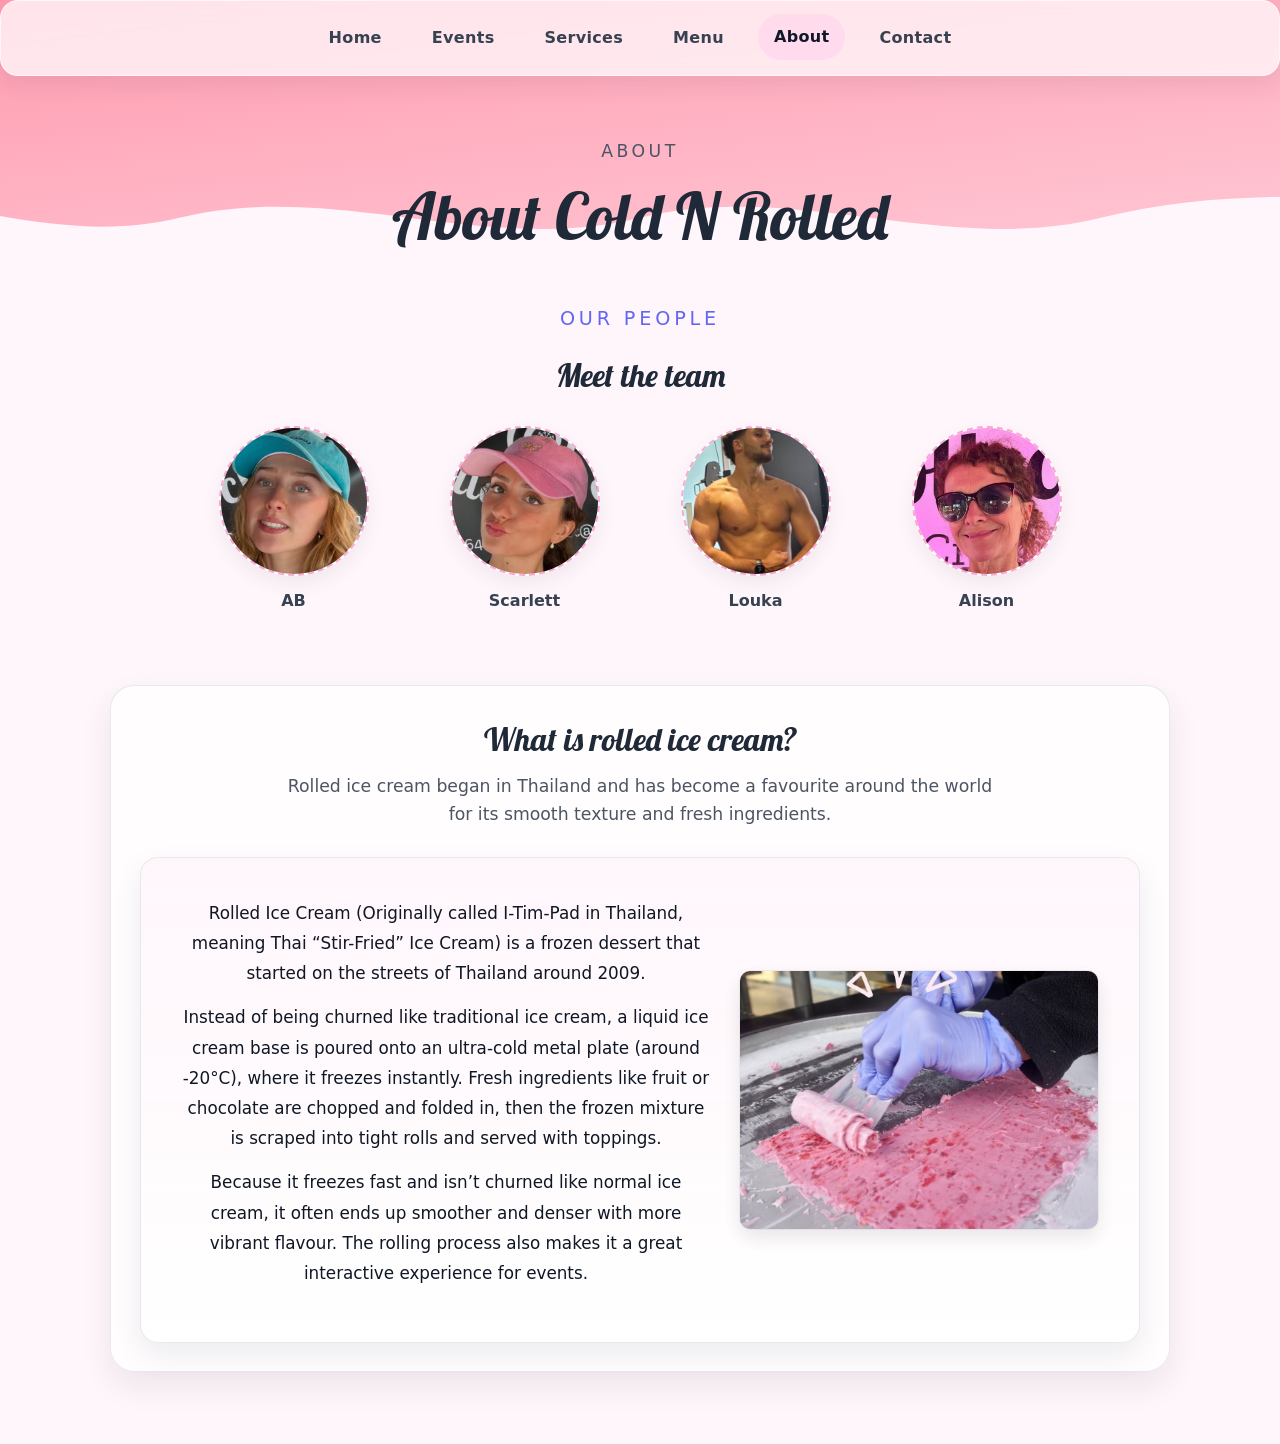
==== commit 5f859ec3: "parallax gone" ====
--- a/about.html
+++ b/about.html
@@ -80,6 +80,14 @@
             navToggle.setAttribute('aria-expanded', String(isOpen));
             navToggle.setAttribute('aria-label', isOpen ? 'Close navigation menu' : 'Open navigation menu');
         });
+
+        const toggleBottomWave = () => {
+            const atPageBottom = window.scrollY > 8 && window.innerHeight + window.scrollY >= document.documentElement.scrollHeight - 8;
+            document.body.classList.toggle('page-at-bottom', atPageBottom);
+        };
+
+        window.addEventListener('scroll', toggleBottomWave);
+        window.addEventListener('load', toggleBottomWave);
     </script>
 </body>
 </html>
--- a/index.css
+++ b/index.css
@@ -108,24 +108,18 @@
     outline-offset: 4px;
 }
 
-/* Fixed, overlapping SVG waves at the top and bottom.
-   Use slightly oversized widths and overlapping heights to eliminate seams and sub-pixel lines.
-   Use transform/translateZ hints so browsers keep these on the compositor for smooth scrolling. */
+/* Document-bound wave layers scroll naturally with each page. */
 body::before,
 body::after {
     content: "";
-    position: fixed;
+    position: absolute;
     left: -10%;
     right: -10%;
-    z-index: 0; /* behind content but above base color */
+    z-index: 0;
     pointer-events: none;
     background-repeat: no-repeat;
     background-position: center top;
     background-size: 120% auto;
-    -webkit-transform: translateZ(0);
-    transform: translateZ(0);
-    will-change: transform, opacity;
-    backface-visibility: hidden;
 }
 
 /* Top pink wave */
@@ -137,16 +131,25 @@
 
 /* Bottom pink wave */
 body::after {
+    position: fixed;
     bottom: 0;
     height: 52vh;
     background-position: center bottom;
     background-image: url("data:image/svg+xml;utf8,<svg xmlns='http://www.w3.org/2000/svg' viewBox='0 0 1440 320'><rect width='1440' height='320' fill='%23fff6fb'/><defs><linearGradient id='g2' x1='0' x2='1' y1='0' y2='1'><stop offset='0%' stop-color='%23ff98ad'/><stop offset='100%' stop-color='%23ffc9d6'/></linearGradient></defs><path fill='url(%23g2)' d='M0,160 C120,200 240,120 360,150 C480,180 600,120 720,150 C840,180 960,120 1080,150 C1200,180 1320,170 1440,160 L1440,320 L0,320 Z'/></svg>");
+    opacity: 0;
+    transform: translateY(100%);
+    transition: opacity 320ms ease, transform 420ms ease;
+}
+
+body.page-at-bottom::after {
     opacity: 0.95;
+    transform: translateY(0);
 }
 
 /* Mobile adjustments: lower heights so waves don't dominate small viewports */
 @media (max-width: 640px) {
-    body::before, body::after { height: 36vh; background-size: 140% auto; left: -20%; right: -20%; }
+    body::before { height: 36vh; background-size: 140% auto; left: -20%; right: -20%; }
+    body::after { height: 36vh; background-size: 140% auto; left: -20%; right: -20%; }
 }
 
 .page-shell {
@@ -161,9 +164,9 @@
 
 .home-side-photos {
     position: absolute;
-    top: 184px;
-    left: -86px;
-    right: -86px;
+    top: 198px;
+    left: -140px;
+    right: -140px;
     display: flex;
     justify-content: space-between;
     pointer-events: none;
@@ -172,8 +175,8 @@
 
 .home-side-photo {
     position: relative;
-    width: 170px;
-    height: 220px;
+    width: 190px;
+    height: 245px;
     padding: 8px;
     background: linear-gradient(145deg, #fffdfd, #f7e8d0);
     border: 1px solid rgba(184, 138, 52, 0.65);
@@ -248,8 +251,8 @@
 
 @media (max-width: 1280px) {
     .home-side-photos {
-        left: -28px;
-        right: -28px;
+        left: -76px;
+        right: -76px;
     }
 }
 
@@ -397,7 +400,7 @@
 
 .hero {
     text-align: center;
-    padding: 80px 20px 40px;
+    padding: 96px 20px 48px;
 }
 
 .eyebrow {
@@ -409,15 +412,15 @@
 }
 
 .hero h1 {
-    font-size: clamp(3rem, 5vw, 4.5rem);
-    letter-spacing: -0.04em;
+    font-size: clamp(3.5rem, 6.5vw, 6rem);
+    letter-spacing: 0;
     margin-bottom: 18px;
 }
 
 /* Logo circle under the hero heading */
 .logo-wrap {
-    width: 130px;
-    height: 130px;
+    width: 170px;
+    height: 170px;
     margin: 12px auto 18px;
     border-radius: 50%;
     overflow: hidden;
@@ -436,7 +439,15 @@
 }
 
 @media (max-width: 640px) {
-    .logo-wrap { width: 92px; height: 92px; margin: 10px auto 14px; }
+    .hero {
+        padding-top: 72px;
+    }
+
+    .hero h1 {
+        font-size: clamp(3rem, 14vw, 4.2rem);
+    }
+
+    .logo-wrap { width: 116px; height: 116px; margin: 10px auto 16px; }
 }
 
 @keyframes logo-spin {
@@ -453,14 +464,15 @@
     max-width: 720px;
     margin: 0 auto;
     color: #4b5563;
-    font-size: 1.20rem;
+    font-size: 1.45rem;
+    font-weight: 600;
 }
 
 .hero-value {
     max-width: 560px;
     margin: 8px auto 0;
     color: #4b5563;
-    font-size: 1.05rem;
+    font-size: 1.16rem;
 }
 
 .hero-actions {
@@ -642,7 +654,8 @@
 }
 
 .menu-grid {
-    gap: 16px;
+    grid-template-columns: repeat(auto-fit, minmax(200px, 1fr));
+    gap: 14px;
 }
 
 .featured-menu-panel {
@@ -653,9 +666,9 @@
     padding: 24px 24px 20px;
     margin: 0 0 22px;
     border-radius: 24px;
-    background: linear-gradient(135deg, #102d27 0%, #163f36 35%, #0e261f 100%);
+    background: linear-gradient(135deg, #7f294b 0%, #b84f73 35%, #581c36 100%);
     border: 1px solid rgba(205, 170, 97, 0.9);
-    box-shadow: 0 20px 40px rgba(12, 24, 20, 0.24);
+    box-shadow: 0 20px 40px rgba(91, 27, 54, 0.28);
     position: relative;
     overflow: hidden;
 }
@@ -786,7 +799,7 @@
 
 .menu-card .image-frame {
     width: 100%;
-    aspect-ratio: 1 / 1.02;
+    aspect-ratio: 1 / 0.94;
     max-height: none;
     border-radius: 0;
     background: linear-gradient(180deg, #fff7fb 0%, #fdf1f6 100%);
@@ -800,7 +813,7 @@
 }
 
 .menu-card-copy {
-    padding: 14px 14px 16px;
+    padding: 12px 13px 14px;
 }
 
 .menu-card-topline {
@@ -808,7 +821,7 @@
     align-items: center;
     justify-content: space-between;
     gap: 12px;
-    margin-bottom: 8px;
+    margin-bottom: 6px;
 }
 
 .menu-card-type {
@@ -820,8 +833,8 @@
 }
 
 .menu-card h2 {
-    margin: 0 0 8px;
-    font-size: 1.42rem;
+    margin: 0 0 6px;
+    font-size: 1.3rem;
     line-height: 1.25;
 }
 
@@ -829,7 +842,7 @@
     margin: 0;
     padding: 0;
     color: #4b5563;
-    font-size: 0.92rem;
+    font-size: 0.86rem;
 }
 
 /* Subtle float on hover/focus for feature and provide cards */
@@ -984,16 +997,52 @@
     margin-bottom: 22px;
 }
 
+.event-gallery-carousel {
+    display: grid;
+    grid-template-columns: auto minmax(0, 1fr) auto;
+    align-items: center;
+    gap: 14px;
+}
+
+.event-gallery-window {
+    overflow-x: hidden;
+    overflow-y: hidden;
+    padding: 4px 2px 10px;
+}
+
+.event-gallery-arrow {
+    width: 42px;
+    height: 42px;
+    border: 1px solid rgba(212, 175, 118, 0.8);
+    border-radius: 50%;
+    background: linear-gradient(180deg, #fffdfd 0%, #fdf4e6 100%);
+    color: #204a3b;
+    font-size: 2rem;
+    line-height: 1;
+    cursor: pointer;
+    box-shadow: 0 8px 18px rgba(32, 74, 59, 0.12);
+    transition: transform 0.2s ease, box-shadow 0.2s ease, border-color 0.2s ease;
+}
+
+.event-gallery-arrow:hover,
+.event-gallery-arrow:focus-visible {
+    transform: translateY(-1px);
+    border-color: rgba(184, 138, 52, 0.9);
+    box-shadow: 0 10px 22px rgba(32, 74, 59, 0.18);
+    outline: none;
+}
+
 .event-gallery-grid {
-    display: grid;
-    grid-template-columns: repeat(12, minmax(0, 1fr));
+    display: flex;
     gap: 16px;
+    width: max-content;
 }
 
 .event-gallery-card {
     position: relative;
-    grid-column: span 4;
-    min-height: 220px;
+    width: 280px;
+    height: 260px;
+    flex: 0 0 auto;
     overflow: hidden;
     border-radius: 20px;
     border: 1px solid rgba(212, 175, 118, 0.7);
@@ -1009,13 +1058,13 @@
 }
 
 .event-gallery-card--wide {
-    grid-column: span 5;
-    min-height: 260px;
+    width: 300px;
+    height: 260px;
 }
 
 .event-gallery-card--tall {
-    grid-column: span 3;
-    min-height: 300px;
+    width: 300px;
+    height: 260px;
 }
 
 .event-gallery-card img {
@@ -1437,6 +1486,13 @@
     padding: 12px 16px;
     background: rgba(255,255,255,0.05);
     border-radius: 14px;
+}
+
+.footer-line a,
+.footer-line .contact-number {
+    min-width: 0;
+    overflow-wrap: anywhere;
+    text-align: right;
 }
 
 .footer-line strong,
@@ -1554,8 +1610,27 @@
 
 @media (max-width: 860px) {
     .highlight-section,
-    .process-grid {
+    .process-grid,
+    .featured-menu-panel {
         grid-template-columns: 1fr;
+    }
+
+    .featured-menu-panel {
+        gap: 8px;
+        padding: 28px 20px 18px;
+    }
+
+    .featured-menu-copy {
+        text-align: center;
+    }
+
+    .featured-menu-copy p {
+        margin-right: auto;
+        margin-left: auto;
+    }
+
+    .featured-menu-visual {
+        min-height: 260px;
     }
 }
 
@@ -1646,6 +1721,117 @@
         min-height: auto;
     }
 
+    .event-gallery-carousel {
+        gap: 8px;
+    }
+
+    .event-gallery-arrow {
+        width: 36px;
+        height: 36px;
+        font-size: 1.6rem;
+    }
+
+    .event-gallery-card,
+    .event-gallery-card--wide,
+    .event-gallery-card--tall {
+        width: min(78vw, 300px);
+        height: 240px;
+    }
+
+    .footer-grid {
+        grid-template-columns: 1fr;
+    }
+
+    .footer-block--social {
+        margin-left: 0;
+    }
+
+    .footer-line {
+        align-items: flex-start;
+        flex-direction: column;
+        gap: 3px;
+        padding: 10px 12px;
+    }
+
+    .footer-line a,
+    .footer-line .contact-number {
+        text-align: left;
+    }
+
+    .menu-grid {
+        grid-template-columns: repeat(2, minmax(0, 1fr));
+        gap: 10px;
+    }
+
+    .menu-card {
+        border-radius: 13px;
+    }
+
+    .menu-card-copy {
+        padding: 9px 9px 11px;
+    }
+
+    .menu-card-type {
+        font-size: 0.56rem;
+        letter-spacing: 0.08em;
+    }
+
+    .menu-card h2 {
+        font-size: 1.05rem;
+        line-height: 1.15;
+    }
+
+    .menu-card p {
+        font-size: 0.74rem;
+        line-height: 1.4;
+    }
+
+    .featured-menu-panel {
+        gap: 0;
+        padding: 24px 14px 12px;
+        border-radius: 20px;
+    }
+
+    .featured-menu-panel::before,
+    .featured-menu-panel::after {
+        inset: 12px;
+        border-radius: 14px;
+    }
+
+    .featured-menu-copy h2 {
+        font-size: 2.25rem;
+    }
+
+    .featured-menu-copy p {
+        max-width: 290px;
+        font-size: 0.92rem;
+    }
+
+    .featured-menu-visual {
+        min-height: 224px;
+    }
+
+    .featured-image-wrap {
+        width: 176px;
+        height: 176px;
+        border-radius: 24px;
+    }
+
+    .featured-image-wrap img {
+        padding: 8px;
+        border-radius: 19px;
+    }
+
+    .gold-line-one {
+        width: 164px;
+        height: 164px;
+    }
+
+    .gold-line-two {
+        width: 186px;
+        height: 186px;
+    }
+
     .highlight-copy h2 {
         font-size: 1.65rem;
     }
